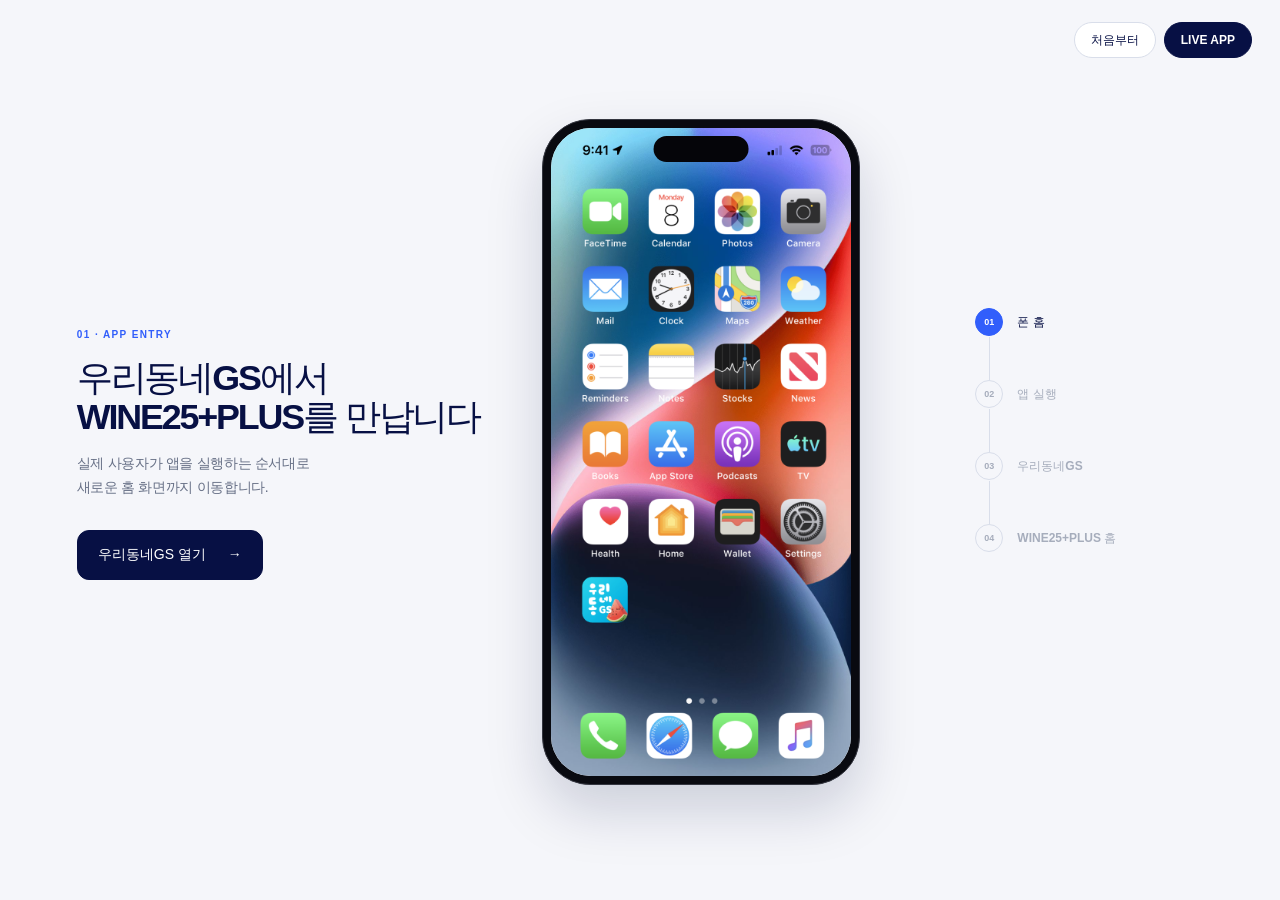
==== index.html @ f94bb884 "Add personalized home and drink friend flows" ====
<!doctype html>
<html lang="ko">
  <head>
    <meta charset="UTF-8" />
    <meta name="viewport" content="width=device-width, initial-scale=1, viewport-fit=cover" />
    <meta name="theme-color" content="#f7f8fc" />
    <title>WINE25+ PLUS 모바일 앱 미리보기</title>
    <link rel="stylesheet" href="./presentation.css?v=20260827a" />
  </head>
  <body style="margin: 0; overflow: hidden">
    <!--
      IMWEB 적용 메모
      1) data-app-src: 실제 앱 HTML 주소. 현재는 같은 폴더의 app.html을 사용합니다.
      2) data-mobile-url: QR이 연결할 공개 모바일 주소입니다.
         별도 모바일 주소를 쓰려면 https://... 형태로 입력하세요.
    -->
    <section
      id="w25-imweb-demo"
      data-app-src="./app.html"
      data-mobile-url="https://designskillslabdata.github.io/wine25plus/"
      aria-label="WINE25+ PLUS 앱 데모"
    >
      <div id="w25-presentation" class="w25-presentation" aria-label="WINE25+ PLUS 아이디어 플로우 발표">
        <header class="w25-presentation-header">
          <div class="w25-presentation-actions">
            <button type="button" data-presentation-restart>처음부터</button>
            <button type="button" class="is-primary" data-presentation-live>LIVE APP</button>
          </div>
        </header>

        <section class="w25-presentation-panel w25-presentation-intro is-active" data-presentation-panel="intro">
          <div class="w25-intro-copy">
            <span class="w25-kicker" data-intro-kicker>01 · APP ENTRY</span>
            <h1 data-intro-title><span class="w25-intro-title-line">우리동네GS에서</span><span class="w25-intro-title-line">WINE25+PLUS를 만납니다</span></h1>
            <p data-intro-description>실제 사용자가 앱을 실행하는 순서대로<br />새로운 홈 화면까지 이동합니다.</p>
            <button class="w25-intro-next" type="button" data-intro-next>우리동네GS 열기 <span>→</span></button>
          </div>

          <div class="w25-present-phone-wrap">
            <div class="w25-present-phone">
              <div class="w25-present-screen">
                <img class="w25-intro-image" data-intro-image src="./assets/flow/phone-entry.png" alt="아이폰 홈 화면의 우리동네GS 앱" />
                <iframe class="w25-intro-app" data-intro-app title="WINE25+PLUS 홈 미리보기" tabindex="-1"></iframe>
                <button class="w25-intro-hotspot" type="button" data-intro-hotspot aria-label="우리동네GS 앱 열기"></button>
              </div>
            </div>
          </div>

          <ol class="w25-intro-timeline" aria-label="앱 진입 순서">
            <li class="is-active" data-intro-dot="0"><span>01</span>폰 홈</li>
            <li data-intro-dot="1"><span>02</span>앱 실행</li>
            <li data-intro-dot="2"><span>03</span>우리동네GS</li>
            <li data-intro-dot="3"><span>04</span>WINE25+PLUS 홈</li>
          </ol>
        </section>

        <section class="w25-presentation-panel w25-flow-panel" data-presentation-panel="flow" aria-label="아이디어 연결 플로우">
          <div class="w25-flow-heading">
            <span class="w25-kicker">02 · INTEGRATION MAP</span>
            <h1>7개의 아이디어를<br />WINE25+PLUS 홈에 연결했습니다</h1>
            <p>왼쪽 앱을 조작하거나 오른쪽 화면에 마우스를 올려<br />각 아이디어의 진입 경로를 확인해 보세요.</p>
            <div class="w25-flow-groups" aria-label="아이디어 그룹">
              <button type="button" data-flow-group="utility"><i></i>상단 기능 <b>2</b></button>
              <button type="button" data-flow-group="discovery"><i></i>탐색·개인화 <b>2</b></button>
              <button type="button" data-flow-group="campaign"><i></i>배너·이벤트 <b>3</b></button>
            </div>
          </div>

          <div class="w25-flow-stage" data-flow-stage>
            <svg class="w25-flow-connector" data-flow-connector aria-hidden="true" preserveAspectRatio="none">
              <defs>
                <marker id="w25-flow-arrow" viewBox="0 0 10 10" refX="8" refY="5" markerWidth="7" markerHeight="7" orient="auto-start-reverse">
                  <path d="M 0 0 L 10 5 L 0 10 z"></path>
                </marker>
              </defs>
              <path data-flow-path marker-end="url(#w25-flow-arrow)"></path>
            </svg>

            <div class="w25-flow-phone-column">
              <div class="w25-flow-phone" data-flow-phone>
                <iframe class="w25-flow-app" data-flow-app title="아이디어 진입점을 확인하는 WINE25+PLUS 홈"></iframe>
                <div class="w25-flow-result" data-flow-result hidden>
                  <img data-flow-result-image alt="" />
                  <button type="button" data-flow-result-close>전체 플로우로 돌아가기</button>
                </div>
              </div>
            </div>

            <div class="w25-idea-board" data-idea-board>
              <div class="w25-idea-grid">
                <button class="w25-idea-card" type="button" data-idea="cellar" data-group="utility">
                  <span class="w25-idea-number">01</span><img src="./assets/flow/cellar.png" alt="나만의 술장 화면" /><strong>나만의 술장</strong><small>프로필 아이콘</small>
                </button>
                <button class="w25-idea-card" type="button" data-idea="shared-cart" data-group="utility">
                  <span class="w25-idea-number">02</span><img src="./assets/flow/shared-cart.png" alt="공동 장바구니 취향 선택 화면" /><strong>공동 장바구니</strong><small>공동 장바구니 아이콘</small>
                </button>
                <button class="w25-idea-card" type="button" data-idea="explore" data-group="discovery">
                  <span class="w25-idea-number">03</span><img src="./assets/flow/explore.png" alt="주류 탐색 상품 목록 화면" /><strong>주류 탐색</strong><small>주류 카테고리</small>
                </button>
                <button class="w25-idea-card" type="button" data-idea="drink-id" data-group="discovery">
                  <span class="w25-idea-number">04</span><img src="./assets/flow/drink-id.png" alt="MY DRINK ID 화면" /><strong>MY DRINK ID</strong><small>DRINK ID 배너</small>
                </button>
                <button class="w25-idea-card" type="button" data-idea="first-drink" data-group="campaign">
                  <span class="w25-idea-number">05</span><img src="./assets/flow/first-drink.png" alt="인생 첫 술 커스텀 주문 화면" /><strong>인생 첫 술</strong><small>캐러셀 배너 2</small>
                </button>
                <button class="w25-idea-card" type="button" data-idea="liquor-card" data-group="campaign">
                  <span class="w25-idea-number">06</span><img src="./assets/flow/liquor-card.png" alt="오늘의 술을 선택하는 주류 카드 화면" /><strong>주류 카드</strong><small>캐러셀 배너 3</small>
                </button>
                <button class="w25-idea-card" type="button" data-idea="pairing" data-group="campaign">
                  <span class="w25-idea-number">07</span><img src="./assets/flow/pairing.png" alt="술과 음식 조합 찾기 이벤트 화면" /><strong>조합 찾기</strong><small>캐러셀 배너 4</small>
                </button>
              </div>
            </div>
          </div>

        </section>
      </div>

      <div class="w25-demo-stage">
        <div class="w25-demo-intro" aria-hidden="true">
          <span class="w25-demo-eyebrow">WINE25+ PLUS</span>
          <p>모바일 앱<br />인터랙션 데모</p>
        </div>

        <div class="w25-demo-device-wrap">
          <span class="w25-demo-device-label">LIVE APP PREVIEW</span>
          <div class="w25-demo-device">
            <button class="w25-alt-main-trigger w25-alt-main-trigger--top" type="button" data-alt-main-trigger tabindex="-1" aria-hidden="true"></button>
            <button class="w25-alt-main-trigger w25-alt-main-trigger--bottom" type="button" data-alt-main-trigger tabindex="-1" aria-hidden="true"></button>
            <i class="w25-demo-button w25-demo-button--silent" aria-hidden="true"></i>
            <i class="w25-demo-button w25-demo-button--volume-up" aria-hidden="true"></i>
            <i class="w25-demo-button w25-demo-button--volume-down" aria-hidden="true"></i>
            <i class="w25-demo-button w25-demo-button--power" aria-hidden="true"></i>
            <div class="w25-demo-screen">
              <iframe
                class="w25-demo-app-frame"
                title="WINE25+ PLUS 모바일 앱"
                loading="eager"
                referrerpolicy="no-referrer"
              ></iframe>
            </div>
          </div>
          <p class="w25-demo-scroll-hint">
            <span aria-hidden="true">↕</span>
            화면 안에서 스크롤해 보세요
          </p>
        </div>

        <aside class="w25-demo-qr-card" aria-label="모바일 접속 QR 코드">
          <span class="w25-demo-qr-kicker">TRY ON YOUR PHONE</span>
          <h2>휴대폰으로<br />직접 확인해 보세요</h2>
          <p>카메라로 QR을 스캔하면<br />같은 화면이 모바일에 맞게 열립니다.</p>
          <a class="w25-demo-qr-link" target="_blank" rel="noopener noreferrer" aria-label="모바일 데모 열기">
            <span class="w25-demo-qr-fallback" aria-hidden="true">QR<br />CODE</span>
            <img class="w25-demo-qr-image" alt="모바일 데모 접속 QR 코드" />
          </a>
          <small class="w25-demo-url-label">게시 후 주소가 자동 연결됩니다.</small>
        </aside>
      </div>
    </section>

    <style>
      #w25-imweb-demo {
        --w25-navy: #010a43;
        --w25-blue: #0086fc;
        --w25-paper: #f7f8fc;
        --w25-line: #dfe3ee;
        position: relative;
        width: 100vw;
        height: 100vh;
        height: 100dvh;
        min-height: 0;
        margin-left: calc(50% - 50vw);
        overflow: hidden;
        color: var(--w25-navy);
        background:
          radial-gradient(circle at 50% 46%, rgba(0, 134, 252, 0.07), transparent 31rem),
          var(--w25-paper);
        font-family: Pretendard, -apple-system, BlinkMacSystemFont, "Apple SD Gothic Neo", "Noto Sans KR", sans-serif;
        font-synthesis: none;
        isolation: isolate;
      }

      #w25-imweb-demo,
      #w25-imweb-demo * {
        box-sizing: border-box;
      }

      #w25-imweb-demo .w25-demo-stage {
        display: grid;
        width: 100%;
        height: 100%;
        min-height: 0;
        padding: 34px 42px;
        grid-template-columns: minmax(0, 1fr) 418px minmax(0, 1fr);
        align-items: center;
        overflow: hidden;
      }

      #w25-imweb-demo .w25-demo-intro {
        width: min(250px, 80%);
        justify-self: center;
      }

      #w25-imweb-demo .w25-demo-eyebrow,
      #w25-imweb-demo .w25-demo-qr-kicker,
      #w25-imweb-demo .w25-demo-device-label {
        color: var(--w25-blue);
        font-size: 11px;
        font-weight: 800;
        letter-spacing: 0.16em;
      }

      #w25-imweb-demo .w25-demo-intro p {
        margin: 14px 0 0;
        color: var(--w25-navy);
        font-size: clamp(28px, 2.4vw, 42px);
        font-weight: 700;
        line-height: 1.18;
        letter-spacing: -0.045em;
      }

      #w25-imweb-demo .w25-demo-device-wrap {
        position: relative;
        width: 418px;
        justify-self: center;
      }

      #w25-imweb-demo .w25-demo-device-label {
        position: absolute;
        top: -25px;
        left: 50%;
        color: #778098;
        transform: translateX(-50%);
        visibility: hidden;
        white-space: nowrap;
      }

      #w25-imweb-demo .w25-demo-device {
        position: relative;
        width: 418px;
        height: 872px;
        padding: 12px;
        border: 1px solid #262832;
        border-radius: 59px;
        background: linear-gradient(145deg, #454751 0%, #07080d 18%, #000 82%, #32343d 100%);
        box-shadow:
          0 44px 90px rgba(1, 10, 67, 0.19),
          0 12px 30px rgba(1, 10, 67, 0.13),
          inset 0 0 0 1px rgba(255, 255, 255, 0.13);
      }

      #w25-imweb-demo .w25-alt-main-trigger {
        position: absolute;
        z-index: 8;
        left: 48px;
        width: calc(100% - 96px);
        height: 12px;
        padding: 0;
        border: 0;
        background: transparent;
        cursor: default;
      }

      #w25-imweb-demo .w25-alt-main-trigger--top { top: 0; }
      #w25-imweb-demo .w25-alt-main-trigger--bottom { bottom: 0; }

      #w25-imweb-demo .w25-demo-screen {
        width: 100%;
        height: 100%;
        overflow: hidden;
        border-radius: 48px;
        background: #f4f5fb;
      }

      #w25-imweb-demo .w25-demo-app-frame {
        display: block;
        width: 100%;
        height: 100%;
        border: 0;
        background: #f4f5fb;
      }

      #w25-imweb-demo .w25-demo-button {
        position: absolute;
        z-index: -1;
        width: 4px;
        border-radius: 3px 0 0 3px;
        background: #15161c;
      }

      #w25-imweb-demo .w25-demo-button--silent {
        top: 126px;
        left: -4px;
        height: 31px;
      }

      #w25-imweb-demo .w25-demo-button--volume-up {
        top: 180px;
        left: -4px;
        height: 62px;
      }

      #w25-imweb-demo .w25-demo-button--volume-down {
        top: 254px;
        left: -4px;
        height: 62px;
      }

      #w25-imweb-demo .w25-demo-button--power {
        top: 207px;
        right: -4px;
        width: 4px;
        height: 98px;
        border-radius: 0 3px 3px 0;
      }

      #w25-imweb-demo .w25-demo-scroll-hint {
        display: flex;
        margin: 15px 0 0;
        align-items: center;
        justify-content: center;
        gap: 7px;
        color: #778098;
        font-size: 12px;
        font-weight: 600;
        visibility: hidden;
      }

      #w25-imweb-demo .w25-demo-scroll-hint span {
        color: var(--w25-blue);
        font-size: 16px;
      }

      #w25-imweb-demo .w25-demo-qr-card {
        width: 244px;
        padding: 28px;
        justify-self: center;
        border: 1px solid rgba(1, 10, 67, 0.08);
        border-radius: 26px;
        background: rgba(255, 255, 255, 0.88);
        box-shadow: 0 24px 60px rgba(1, 10, 67, 0.1);
        backdrop-filter: blur(18px);
      }

      #w25-imweb-demo .w25-demo-qr-card h2 {
        margin: 10px 0 9px;
        font-size: 23px;
        font-weight: 750;
        line-height: 1.3;
        letter-spacing: -0.04em;
      }

      #w25-imweb-demo .w25-demo-qr-card p {
        margin: 0 0 20px;
        color: #666f84;
        font-size: 13px;
        line-height: 1.55;
        letter-spacing: -0.015em;
      }

      #w25-imweb-demo .w25-demo-qr-link {
        position: relative;
        display: grid;
        width: 188px;
        height: 188px;
        padding: 8px;
        place-items: center;
        overflow: hidden;
        border: 1px solid var(--w25-line);
        border-radius: 18px;
        background: #fff;
      }

      #w25-imweb-demo .w25-demo-qr-image {
        position: relative;
        z-index: 1;
        display: block;
        width: 172px;
        height: 172px;
        object-fit: contain;
        opacity: 0;
        transition: opacity 180ms ease;
      }

      #w25-imweb-demo .w25-demo-qr-image.w25-is-loaded {
        opacity: 1;
      }

      #w25-imweb-demo .w25-demo-qr-fallback {
        position: absolute;
        inset: 8px;
        display: grid;
        place-items: center;
        color: #9da5b7;
        background:
          repeating-conic-gradient(var(--w25-navy) 0 25%, transparent 0 50%) 50% / 18px 18px;
        font-size: 12px;
        font-weight: 800;
        line-height: 1.1;
        text-align: center;
      }

      #w25-imweb-demo .w25-demo-url-label {
        display: block;
        margin-top: 12px;
        overflow: hidden;
        color: #8b93a5;
        font-size: 10px;
        line-height: 1.4;
        text-align: center;
        text-overflow: ellipsis;
        white-space: nowrap;
      }

      @media (min-width: 768px) and (max-height: 960px) {
        #w25-imweb-demo .w25-demo-device-wrap {
          zoom: 0.92;
        }
      }

      @media (min-width: 768px) and (max-height: 880px) {
        #w25-imweb-demo .w25-demo-device-wrap {
          zoom: 0.84;
        }
      }

      @media (min-width: 768px) and (max-height: 790px) {
        #w25-imweb-demo .w25-demo-device-wrap {
          zoom: 0.75;
        }
      }

      @media (max-width: 1100px) and (min-width: 768px) {
        #w25-imweb-demo .w25-demo-stage {
          padding-right: 24px;
          padding-left: 24px;
        }

        #w25-imweb-demo .w25-demo-intro {
          display: none;
        }

        #w25-imweb-demo .w25-demo-stage {
          grid-template-columns: minmax(20px, 1fr) 418px minmax(260px, 1fr);
        }
      }

      @media (max-width: 767px) {
        #w25-imweb-demo {
          width: 100vw;
          height: 100vh;
          height: 100dvh;
          min-height: 0;
          background: #f4f5fb;
        }

        #w25-imweb-demo .w25-demo-stage {
          display: block;
          width: 100%;
          height: 100%;
          min-height: 0;
          padding: 0;
        }

        #w25-imweb-demo .w25-demo-intro,
        #w25-imweb-demo .w25-demo-device-label,
        #w25-imweb-demo .w25-demo-button,
        #w25-imweb-demo .w25-demo-scroll-hint,
        #w25-imweb-demo .w25-demo-qr-card {
          display: none;
        }

        #w25-imweb-demo .w25-demo-device-wrap,
        #w25-imweb-demo .w25-demo-device,
        #w25-imweb-demo .w25-demo-screen {
          width: 100%;
          height: 100%;
        }

        #w25-imweb-demo .w25-demo-device {
          padding: 0;
          border: 0;
          border-radius: 0;
          background: #f4f5fb;
          box-shadow: none;
        }

        #w25-imweb-demo .w25-demo-screen {
          border-radius: 0;
        }
      }
    </style>

    <script>
      (() => {
        const w25Root = document.getElementById('w25-imweb-demo');
        if (!w25Root || w25Root.dataset.initialized === 'true') return;
        w25Root.dataset.initialized = 'true';

        const w25Frame = w25Root.querySelector('.w25-demo-app-frame');
        const w25QrImage = w25Root.querySelector('.w25-demo-qr-image');
        const w25QrLink = w25Root.querySelector('.w25-demo-qr-link');
        const w25UrlLabel = w25Root.querySelector('.w25-demo-url-label');
        const w25AppSource = w25Root.dataset.appSrc || './app.html';
        const w25ViewportQuery = window.matchMedia('(max-width: 767px)');
        const w25ConfiguredMobileUrl = (w25Root.dataset.mobileUrl || '').trim();
        const w25CurrentUrl = window.location.href.split('#')[0];
        const w25IsLocal = /^(file:|https?:\/\/(localhost|127\.0\.0\.1))/i.test(w25CurrentUrl);
        const w25MobileUrl = w25ConfiguredMobileUrl || (w25IsLocal ? 'https://designskillslabdata.github.io/wine25plus/' : w25CurrentUrl);

        const w25AppUrl = new URL(w25AppSource, window.location.href);
        // The Pages CDN can keep an older app document even after gh-pages updates.
        // A per-load key guarantees that the presentation iframe requests the current app.
        w25AppUrl.searchParams.set('build', Date.now().toString(36));
        w25AppUrl.searchParams.set('display', w25ViewportQuery.matches ? 'mobile' : 'pc');

        const w25SyncDisplayMode = () => {
          w25Frame.contentWindow?.postMessage({
            type: 'w25-display-mode',
            mobile: w25ViewportQuery.matches,
          }, '*');
        };

        w25Frame.addEventListener('load', w25SyncDisplayMode);
        w25ViewportQuery.addEventListener?.('change', w25SyncDisplayMode);
        w25Frame.src = w25AppUrl.href;
        w25Root.querySelectorAll('[data-alt-main-trigger]').forEach((trigger) => {
          trigger.addEventListener('click', () => {
            w25Frame.contentWindow?.postMessage({ type: 'w25-toggle-taste-plus' }, '*');
          });
        });
        w25QrLink.href = w25MobileUrl;
        w25QrImage.addEventListener('load', () => w25QrImage.classList.add('w25-is-loaded'), { once: true });
        w25QrImage.src = `https://quickchart.io/qr?text=${encodeURIComponent(w25MobileUrl)}&size=344&margin=1&dark=010A43&light=FFFFFF&ecLevel=M`;
        w25UrlLabel.textContent = w25IsLocal && !w25ConfiguredMobileUrl
          ? '샘플 QR · 게시 후 현재 주소로 자동 변경'
          : w25MobileUrl.replace(/^https?:\/\//, '');
      })();
    </script>
    <script src="./presentation.js?v=20260827a"></script>
  </body>
</html>
---- presentation.css ----
.w25-presentation {
  --presentation-navy: #071044;
  --presentation-blue: #315efb;
  --presentation-cyan: #02c8dc;
  --presentation-paper: #f5f6fa;
  --presentation-line: #d9deea;
  position: absolute;
  z-index: 100;
  inset: 0;
  overflow: hidden;
  color: var(--presentation-navy);
  background: var(--presentation-paper);
  font-family: Pretendard, -apple-system, BlinkMacSystemFont, "Apple SD Gothic Neo", "Noto Sans KR", sans-serif;
  opacity: 1;
  visibility: visible;
  transition: opacity 300ms ease, visibility 300ms ease;
}

.w25-presentation,
.w25-presentation * {
  box-sizing: border-box;
}

.w25-presentation button {
  color: inherit;
  font: inherit;
}

.w25-presentation.is-dismissed {
  display: none;
}

.w25-presentation-header {
  position: absolute;
  z-index: 20;
  top: 22px;
  right: 28px;
}

.w25-kicker {
  color: var(--presentation-blue);
  font-size: 10px;
  font-weight: 800;
  letter-spacing: 0.14em;
}

.w25-presentation-actions {
  display: flex;
  gap: 8px;
}

.w25-presentation-actions button,
.w25-intro-next {
  height: 36px;
  padding: 0 16px;
  border: 1px solid var(--presentation-line);
  border-radius: 999px;
  background: #fff;
  font-size: 12px;
  font-weight: 700;
  cursor: pointer;
}

#w25-imweb-demo .w25-presentation button.is-primary,
#w25-imweb-demo .w25-presentation .w25-intro-next {
  border-color: var(--presentation-navy);
  color: #fff;
  background: var(--presentation-navy);
}

.w25-presentation-panel {
  position: absolute;
  inset: 0;
  opacity: 0;
  visibility: hidden;
  pointer-events: none;
  transform: translateY(12px);
  transition: opacity 360ms ease, transform 360ms ease, visibility 360ms ease;
}

.w25-presentation-panel.is-active {
  opacity: 1;
  visibility: visible;
  pointer-events: auto;
  transform: translateY(0);
}

.w25-presentation-intro {
  display: grid;
  padding: 34px clamp(36px, 6vw, 110px) 30px;
  grid-template-columns: minmax(260px, 1fr) minmax(300px, 420px) minmax(170px, 0.65fr);
  align-items: center;
  gap: clamp(34px, 5vw, 92px);
}

.w25-intro-copy {
  max-width: 450px;
}

.w25-intro-copy h1,
.w25-flow-heading h1 {
  margin: 17px 0 16px;
  font-size: clamp(32px, 2.8vw, 52px);
  line-height: 1.08;
  letter-spacing: -0.06em;
}

.w25-intro-title-line {
  display: block;
  white-space: nowrap;
}

.w25-intro-copy p,
.w25-flow-heading p {
  margin: 0;
  color: #677086;
  font-size: 14px;
  line-height: 1.7;
  letter-spacing: -0.025em;
}

#w25-imweb-demo .w25-intro-next {
  min-width: 176px;
  height: 50px;
  margin-top: 30px;
  padding: 0 20px;
  border-radius: 12px;
  font-size: 14px;
}

.w25-intro-next span {
  margin-left: 18px;
}

.w25-present-phone-wrap,
.w25-flow-phone-column {
  display: flex;
  min-height: 0;
  flex-direction: column;
  align-items: center;
}

.w25-present-phone,
.w25-flow-phone {
  position: relative;
  height: min(74vh, 755px);
  aspect-ratio: 390 / 816;
  padding: 8px;
  border: 1px solid #343640;
  border-radius: 48px;
  background: #090a10;
  box-shadow: 0 26px 55px rgba(7, 16, 68, 0.17);
}

.w25-present-phone::before,
.w25-flow-phone::before {
  position: absolute;
  z-index: 4;
  top: 16px;
  left: 50%;
  width: 30%;
  height: 3.9%;
  border-radius: 999px;
  background: #050509;
  content: "";
  transform: translateX(-50%);
  pointer-events: none;
}

.w25-present-screen,
.w25-flow-phone > iframe,
.w25-flow-result {
  width: 100%;
  height: 100%;
  overflow: hidden;
  border-radius: 40px;
  background: #fff;
}

.w25-present-screen {
  position: relative;
}

.w25-intro-image,
.w25-intro-app,
.w25-flow-result img {
  display: block;
  width: 100%;
  height: 100%;
  border: 0;
  object-fit: cover;
}

.w25-intro-app {
  position: absolute;
  display: none;
  transform-origin: top left;
}

.w25-present-screen.is-app .w25-intro-image {
  display: none;
}

.w25-present-screen.is-app .w25-intro-app {
  display: block;
}

.w25-intro-hotspot {
  position: absolute;
  z-index: 6;
  top: 68.9%;
  left: 9.4%;
  width: 17%;
  height: 7.9%;
  border: 2px solid transparent;
  border-radius: 16px;
  background: transparent;
  cursor: pointer;
  animation: w25-hotspot 1800ms ease-in-out infinite;
}

.w25-present-screen.is-splash .w25-intro-hotspot {
  display: none;
}

.w25-present-screen.is-our-gs .w25-intro-hotspot {
  top: 60.2%;
  left: 51.5%;
  width: 45%;
  height: 24%;
  border-radius: 20px;
}

.w25-present-screen.is-app .w25-intro-hotspot {
  inset: 0;
  width: 100%;
  height: 100%;
  animation: none;
}

@keyframes w25-hotspot {
  0%, 100% { box-shadow: 0 0 0 0 rgba(49, 94, 251, 0); }
  45% { box-shadow: 0 0 0 7px rgba(49, 94, 251, 0.32); }
}

.w25-intro-timeline {
  display: flex;
  margin: 0;
  padding: 0;
  flex-direction: column;
  list-style: none;
}

.w25-intro-timeline li {
  position: relative;
  min-height: 72px;
  padding: 6px 0 0 42px;
  color: #a6adbc;
  font-size: 12px;
  font-weight: 700;
}

.w25-intro-timeline li:not(:last-child)::after {
  position: absolute;
  top: 29px;
  bottom: -5px;
  left: 14px;
  width: 1px;
  background: var(--presentation-line);
  content: "";
}

.w25-intro-timeline span {
  position: absolute;
  top: 0;
  left: 0;
  display: grid;
  width: 28px;
  height: 28px;
  place-items: center;
  border: 1px solid var(--presentation-line);
  border-radius: 50%;
  background: var(--presentation-paper);
  font-size: 9px;
}

.w25-intro-timeline li.is-active {
  color: var(--presentation-navy);
}

.w25-intro-timeline li.is-active span {
  border-color: var(--presentation-blue);
  color: #fff;
  background: var(--presentation-blue);
}

.w25-flow-panel {
  --w25-flow-phone-track: minmax(250px, 0.33fr);
  --w25-flow-board-track: minmax(680px, 1fr);
  --w25-flow-column-gap: clamp(50px, 5vw, 92px);
  display: grid;
  position: absolute;
  padding: 86px 42px 12px;
  grid-template-columns: var(--w25-flow-phone-track) var(--w25-flow-board-track);
  grid-template-rows: minmax(0, 1fr);
  column-gap: var(--w25-flow-column-gap);
  row-gap: 10px;
}

.w25-flow-heading {
  position: absolute;
  z-index: 8;
  top: clamp(118px, 17vh, 184px);
  right: 42px;
  left: 42px;
  display: grid;
  min-height: 32px;
  grid-template-columns: var(--w25-flow-phone-track) var(--w25-flow-board-track);
  align-items: center;
  column-gap: var(--w25-flow-column-gap);
}

.w25-flow-heading .w25-kicker {
  display: none;
}

.w25-flow-heading h1 {
  display: none;
}

.w25-flow-heading p {
  display: none;
}

.w25-flow-groups {
  display: flex;
  padding-bottom: 3px;
  justify-self: center;
  grid-column: 2;
  grid-row: 1;
  gap: 6px;
}

.w25-flow-groups button {
  display: flex;
  height: 32px;
  padding: 0 10px;
  align-items: center;
  gap: 6px;
  border: 1px solid var(--presentation-line);
  border-radius: 999px;
  background: #fff;
  font-size: 10px;
  font-weight: 700;
  cursor: pointer;
}

.w25-flow-groups button.is-active {
  border-color: var(--presentation-blue);
  color: var(--presentation-blue);
}

.w25-flow-groups i {
  width: 6px;
  height: 6px;
  border-radius: 50%;
  background: var(--presentation-blue);
}

.w25-flow-groups button:nth-child(2) i { background: #02b86b; }
.w25-flow-groups button:nth-child(3) i { background: #ff704d; }
.w25-flow-groups b { color: #9ba3b4; font-size: 9px; }

.w25-flow-stage {
  position: relative;
  display: grid;
  min-height: 0;
  grid-template-columns: var(--w25-flow-phone-track) var(--w25-flow-board-track);
  column-gap: var(--w25-flow-column-gap);
  align-items: stretch;
  grid-column: 1 / -1;
  grid-row: 1;
}

.w25-flow-phone {
  height: 100%;
  max-height: 720px;
}

.w25-flow-phone-column {
  align-self: stretch;
  justify-content: center;
}

.w25-flow-app {
  position: absolute;
  display: block;
  border: 0;
  transform-origin: top left;
}

.w25-idea-board {
  position: relative;
  z-index: 4;
  min-width: 0;
  align-self: center;
}

.w25-idea-grid {
  display: grid;
  grid-template-columns: repeat(8, minmax(0, 1fr));
  align-items: start;
  gap: 14px 16px;
}

.w25-idea-card {
  position: relative;
  display: grid;
  min-width: 0;
  padding: 7px 7px 9px;
  overflow: hidden;
  border: 1px solid #d7dce8;
  border-radius: 18px;
  background: #fff;
  text-align: left;
  cursor: pointer;
  grid-column: span 2;
  transition: opacity 200ms ease, transform 220ms ease, border-color 220ms ease, box-shadow 220ms ease;
}

.w25-idea-card:nth-child(5) { grid-column: 2 / span 2; }
.w25-idea-card:nth-child(6) { grid-column: 4 / span 2; }
.w25-idea-card:nth-child(7) { grid-column: 6 / span 2; }

.w25-idea-card img {
  display: block;
  width: 100%;
  height: clamp(160px, 23vh, 245px);
  border-radius: 12px;
  background: #f7f8fb;
  object-fit: contain;
  object-position: top center;
}

.w25-idea-card strong {
  margin: 8px 4px 1px;
  overflow: hidden;
  font-size: 12px;
  letter-spacing: -0.035em;
  text-overflow: ellipsis;
  white-space: nowrap;
}

.w25-idea-card small {
  margin: 0 4px;
  overflow: hidden;
  color: #8c94a6;
  font-size: 9px;
  text-overflow: ellipsis;
  white-space: nowrap;
}

.w25-idea-number {
  position: absolute;
  z-index: 2;
  top: 13px;
  left: 13px;
  display: grid;
  width: 27px;
  height: 20px;
  place-items: center;
  border-radius: 999px;
  color: #fff;
  background: rgba(7, 16, 68, 0.88);
  font-size: 8px;
  font-weight: 800;
}

.w25-idea-card:hover,
.w25-idea-card:focus-visible,
.w25-idea-card.is-selected {
  z-index: 5;
  border-color: var(--presentation-blue);
  box-shadow: 0 14px 28px rgba(49, 94, 251, 0.16);
  outline: 0;
  transform: translateY(-5px);
}

.w25-idea-grid.has-selection .w25-idea-card:not(.is-selected),
.w25-idea-grid.has-group .w25-idea-card.is-group-muted {
  opacity: 0.22;
}

.w25-flow-connector {
  position: absolute;
  z-index: 2;
  inset: 0;
  width: 100%;
  height: 100%;
  overflow: visible;
  opacity: 0;
  pointer-events: none;
  transition: opacity 160ms ease;
}

.w25-flow-connector.is-visible { opacity: 1; }
.w25-flow-connector path[data-flow-path] {
  fill: none;
  stroke: var(--presentation-blue);
  stroke-width: 2.4;
  stroke-dasharray: 8 6;
  vector-effect: non-scaling-stroke;
}
.w25-flow-connector marker path { fill: var(--presentation-blue); }

.w25-flow-result {
  position: absolute;
  z-index: 8;
  inset: 8px;
}

.w25-flow-result[hidden] { display: none; }

.w25-flow-result button {
  position: absolute;
  z-index: 2;
  right: 14px;
  bottom: 14px;
  height: 34px;
  padding: 0 13px;
  border: 0;
  border-radius: 999px;
  color: #fff;
  background: rgba(7, 16, 68, 0.92);
  font-size: 10px;
  font-weight: 700;
  cursor: pointer;
}

@media (min-width: 768px) and (max-height: 820px) {
  .w25-presentation-intro { padding-top: 20px; padding-bottom: 20px; }
  .w25-flow-panel { padding-top: 72px; padding-bottom: 9px; row-gap: 8px; }
  .w25-flow-phone { height: 100%; max-height: 650px; }
  .w25-idea-card img { height: clamp(135px, 21vh, 205px); }
}

@media (min-width: 768px) and (max-width: 1180px) {
  .w25-presentation-header { top: 16px; right: 18px; }
  .w25-presentation-intro { padding-right: 34px; padding-left: 34px; grid-template-columns: minmax(220px, 0.8fr) minmax(300px, 380px) 150px; gap: 28px; }
  .w25-flow-panel {
    --w25-flow-phone-track: minmax(220px, 0.31fr);
    --w25-flow-board-track: minmax(600px, 1fr);
    --w25-flow-column-gap: 34px;
    padding-right: 24px;
    padding-left: 24px;
  }
  .w25-flow-heading { right: 24px; left: 24px; }
  .w25-idea-grid { gap: 10px; }
}

@media (max-width: 767px) {
  .w25-presentation {
    display: none !important;
  }
}

@media (prefers-reduced-motion: reduce) {
  .w25-presentation *,
  .w25-presentation *::before,
  .w25-presentation *::after {
    animation-duration: 0.01ms !important;
    transition-duration: 0.01ms !important;
  }
}
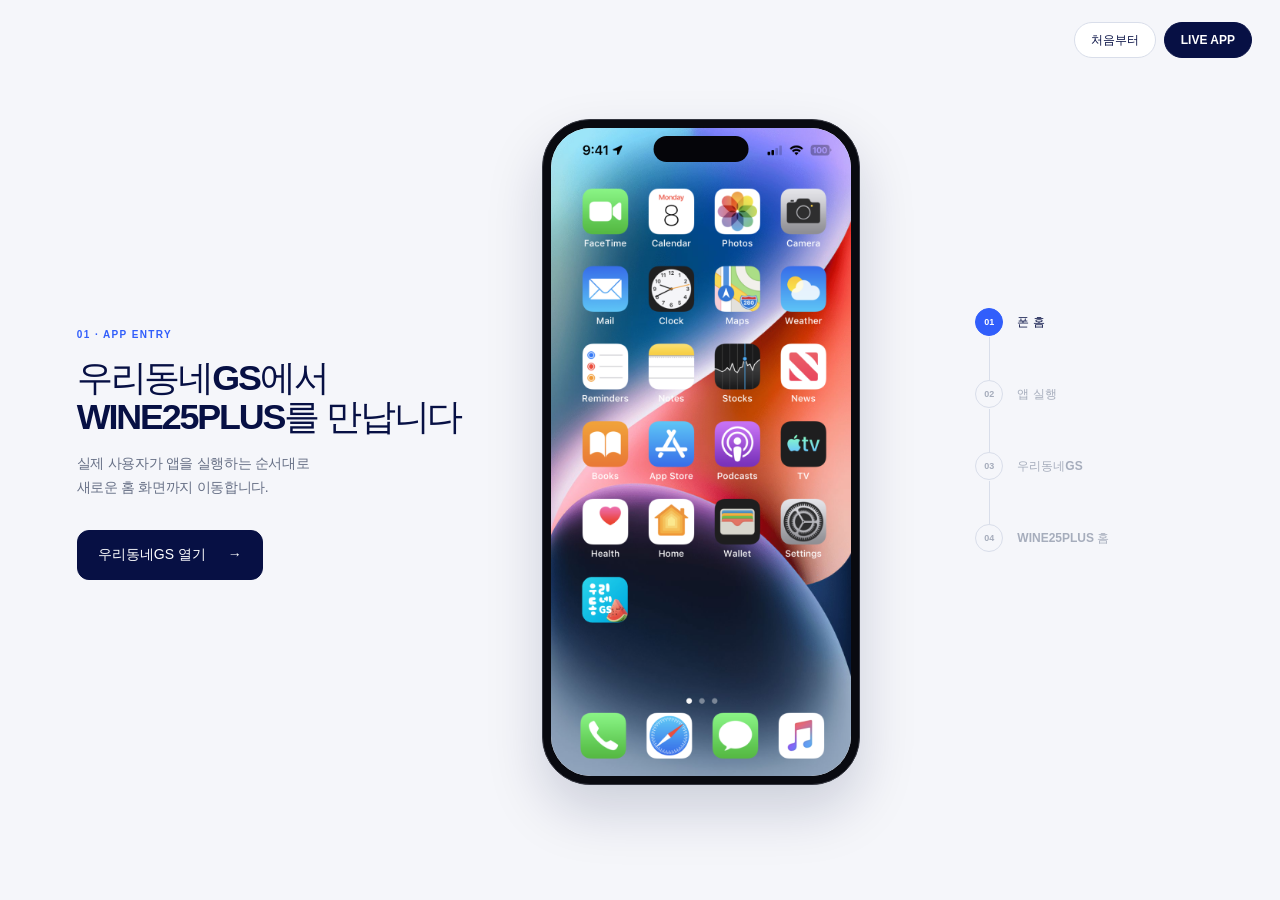
==== commit 30d6a171: "Normalize WINE25PLUS branding" ====
--- a/index.html
+++ b/index.html
@@ -4,8 +4,8 @@
     <meta charset="UTF-8" />
     <meta name="viewport" content="width=device-width, initial-scale=1, viewport-fit=cover" />
     <meta name="theme-color" content="#f7f8fc" />
-    <title>WINE25+ PLUS 모바일 앱 미리보기</title>
-    <link rel="stylesheet" href="./presentation.css?v=20260827a" />
+    <title>WINE25PLUS 모바일 앱 미리보기</title>
+    <link rel="stylesheet" href="./presentation.css?v=20260915b" />
   </head>
   <body style="margin: 0; overflow: hidden">
     <!--
@@ -18,9 +18,9 @@
       id="w25-imweb-demo"
       data-app-src="./app.html"
       data-mobile-url="https://designskillslabdata.github.io/wine25plus/"
-      aria-label="WINE25+ PLUS 앱 데모"
+      aria-label="WINE25PLUS 앱 데모"
     >
-      <div id="w25-presentation" class="w25-presentation" aria-label="WINE25+ PLUS 아이디어 플로우 발표">
+      <div id="w25-presentation" class="w25-presentation" aria-label="WINE25PLUS 아이디어 플로우 발표">
         <header class="w25-presentation-header">
           <div class="w25-presentation-actions">
             <button type="button" data-presentation-restart>처음부터</button>
@@ -31,7 +31,7 @@
         <section class="w25-presentation-panel w25-presentation-intro is-active" data-presentation-panel="intro">
           <div class="w25-intro-copy">
             <span class="w25-kicker" data-intro-kicker>01 · APP ENTRY</span>
-            <h1 data-intro-title><span class="w25-intro-title-line">우리동네GS에서</span><span class="w25-intro-title-line">WINE25+PLUS를 만납니다</span></h1>
+            <h1 data-intro-title><span class="w25-intro-title-line">우리동네GS에서</span><span class="w25-intro-title-line">WINE25PLUS를 만납니다</span></h1>
             <p data-intro-description>실제 사용자가 앱을 실행하는 순서대로<br />새로운 홈 화면까지 이동합니다.</p>
             <button class="w25-intro-next" type="button" data-intro-next>우리동네GS 열기 <span>→</span></button>
           </div>
@@ -40,7 +40,7 @@
             <div class="w25-present-phone">
               <div class="w25-present-screen">
                 <img class="w25-intro-image" data-intro-image src="./assets/flow/phone-entry.png" alt="아이폰 홈 화면의 우리동네GS 앱" />
-                <iframe class="w25-intro-app" data-intro-app title="WINE25+PLUS 홈 미리보기" tabindex="-1"></iframe>
+                <iframe class="w25-intro-app" data-intro-app title="WINE25PLUS 홈 미리보기" tabindex="-1"></iframe>
                 <button class="w25-intro-hotspot" type="button" data-intro-hotspot aria-label="우리동네GS 앱 열기"></button>
               </div>
             </div>
@@ -50,19 +50,36 @@
             <li class="is-active" data-intro-dot="0"><span>01</span>폰 홈</li>
             <li data-intro-dot="1"><span>02</span>앱 실행</li>
             <li data-intro-dot="2"><span>03</span>우리동네GS</li>
-            <li data-intro-dot="3"><span>04</span>WINE25+PLUS 홈</li>
+            <li data-intro-dot="3"><span>04</span>WINE25PLUS 홈</li>
           </ol>
         </section>
 
+        <section class="w25-presentation-panel w25-personalize-panel" data-presentation-panel="personalize" aria-label="컬러 유형 테스트 소개">
+          <div class="w25-personalize-copy">
+            <span class="w25-kicker">02 · COLOR TYPE TEST</span>
+            <h1>나의 취향을 찾고<br />앱이 나에게 맞춰집니다</h1>
+            <p>기존 WINE25PLUS 화면에서 컬러 유형 테스트를 시작하고,<br />결과에 따라 콘텐츠와 추천 경험이 개인화됩니다.</p>
+            <button class="w25-intro-next" type="button" data-personalize-next>전체 기능 흐름 보기 <span>→</span></button>
+          </div>
+          <div class="w25-personalize-phone">
+            <iframe data-personalize-app title="컬러 유형 테스트와 취향 플러스 화면"></iframe>
+          </div>
+          <div class="w25-personalize-notes" aria-label="개인화 과정">
+            <span><b>01</b>기존 앱 진입</span><span><b>02</b>컬러 유형 테스트</span><span><b>03</b>취향 맞춤 홈</span>
+          </div>
+        </section>
+
         <section class="w25-presentation-panel w25-flow-panel" data-presentation-panel="flow" aria-label="아이디어 연결 플로우">
           <div class="w25-flow-heading">
-            <span class="w25-kicker">02 · INTEGRATION MAP</span>
-            <h1>7개의 아이디어를<br />WINE25+PLUS 홈에 연결했습니다</h1>
+            <span class="w25-kicker">03 · EXPERIENCE MAP</span>
+            <h1>5개 카테고리의 10개 경험을<br />WINE25PLUS 홈에 연결했습니다</h1>
             <p>왼쪽 앱을 조작하거나 오른쪽 화면에 마우스를 올려<br />각 아이디어의 진입 경로를 확인해 보세요.</p>
             <div class="w25-flow-groups" aria-label="아이디어 그룹">
-              <button type="button" data-flow-group="utility"><i></i>상단 기능 <b>2</b></button>
-              <button type="button" data-flow-group="discovery"><i></i>탐색·개인화 <b>2</b></button>
-              <button type="button" data-flow-group="campaign"><i></i>배너·이벤트 <b>3</b></button>
+              <button type="button" data-flow-group="explore"><i></i>주류 탐색 <b>4</b></button>
+              <button type="button" data-flow-group="purchase"><i></i>선택 및 구매 <b>2</b></button>
+              <button type="button" data-flow-group="together"><i></i>공동 구매 <b>2</b></button>
+              <button type="button" data-flow-group="gift"><i></i>주류 선물 <b>1</b></button>
+              <button type="button" data-flow-group="archive"><i></i>아카이빙 <b>2</b></button>
             </div>
           </div>
 
@@ -78,7 +95,7 @@
 
             <div class="w25-flow-phone-column">
               <div class="w25-flow-phone" data-flow-phone>
-                <iframe class="w25-flow-app" data-flow-app title="아이디어 진입점을 확인하는 WINE25+PLUS 홈"></iframe>
+                <iframe class="w25-flow-app" data-flow-app title="아이디어 진입점을 확인하는 WINE25PLUS 홈"></iframe>
                 <div class="w25-flow-result" data-flow-result hidden>
                   <img data-flow-result-image alt="" />
                   <button type="button" data-flow-result-close>전체 플로우로 돌아가기</button>
@@ -88,27 +105,27 @@
 
             <div class="w25-idea-board" data-idea-board>
               <div class="w25-idea-grid">
-                <button class="w25-idea-card" type="button" data-idea="cellar" data-group="utility">
-                  <span class="w25-idea-number">01</span><img src="./assets/flow/cellar.png" alt="나만의 술장 화면" /><strong>나만의 술장</strong><small>프로필 아이콘</small>
-                </button>
-                <button class="w25-idea-card" type="button" data-idea="shared-cart" data-group="utility">
-                  <span class="w25-idea-number">02</span><img src="./assets/flow/shared-cart.png" alt="공동 장바구니 취향 선택 화면" /><strong>공동 장바구니</strong><small>공동 장바구니 아이콘</small>
-                </button>
-                <button class="w25-idea-card" type="button" data-idea="explore" data-group="discovery">
-                  <span class="w25-idea-number">03</span><img src="./assets/flow/explore.png" alt="주류 탐색 상품 목록 화면" /><strong>주류 탐색</strong><small>주류 카테고리</small>
-                </button>
-                <button class="w25-idea-card" type="button" data-idea="drink-id" data-group="discovery">
-                  <span class="w25-idea-number">04</span><img src="./assets/flow/drink-id.png" alt="MY DRINK ID 화면" /><strong>MY DRINK ID</strong><small>DRINK ID 배너</small>
-                </button>
-                <button class="w25-idea-card" type="button" data-idea="first-drink" data-group="campaign">
-                  <span class="w25-idea-number">05</span><img src="./assets/flow/first-drink.png" alt="인생 첫 술 커스텀 주문 화면" /><strong>인생 첫 술</strong><small>캐러셀 배너 2</small>
-                </button>
-                <button class="w25-idea-card" type="button" data-idea="liquor-card" data-group="campaign">
-                  <span class="w25-idea-number">06</span><img src="./assets/flow/liquor-card.png" alt="오늘의 술을 선택하는 주류 카드 화면" /><strong>주류 카드</strong><small>캐러셀 배너 3</small>
-                </button>
-                <button class="w25-idea-card" type="button" data-idea="pairing" data-group="campaign">
-                  <span class="w25-idea-number">07</span><img src="./assets/flow/pairing.png" alt="술과 음식 조합 찾기 이벤트 화면" /><strong>조합 찾기</strong><small>캐러셀 배너 4</small>
-                </button>
+                <section class="w25-idea-category" data-category-group="explore"><h2><b>1</b>주류 탐색</h2>
+                  <button class="w25-idea-card" type="button" data-idea="friends" data-group="explore"><span class="w25-idea-number">1-1</span><img src="./assets/flow/drink-id.png" alt="나의 술친구 이미지 자리" /><strong>나의 술친구 무무씨와 친구들</strong></button>
+                  <button class="w25-idea-card" type="button" data-idea="world" data-group="explore"><span class="w25-idea-number">1-2</span><img src="./assets/flow/explore.png" alt="세계 주류 여행 이미지 자리" /><strong>세계 주류 여행</strong></button>
+                  <button class="w25-idea-card" type="button" data-idea="card" data-group="explore"><span class="w25-idea-number">1-3</span><img src="./assets/flow/liquor-card.png" alt="오늘의 술 카드 이미지 자리" /><strong>카드 한 장으로 뽑는 오늘의 술</strong></button>
+                  <button class="w25-idea-card" type="button" data-idea="drink-id" data-group="explore"><span class="w25-idea-number">1-4</span><img src="./assets/flow/drink-id.png" alt="니술내술 플러스 이미지 자리" /><strong>니술내술+</strong></button>
+                </section>
+                <section class="w25-idea-category" data-category-group="purchase"><h2><b>2</b>주류 선택 및 구매</h2>
+                  <button class="w25-idea-card" type="button" data-idea="catalog" data-group="purchase"><span class="w25-idea-number">2-1</span><img src="./assets/flow/explore.png" alt="주류 구매 화면 이미지 자리" /><strong>주류 구매 화면</strong></button>
+                  <button class="w25-idea-card" type="button" data-idea="pairing" data-group="purchase"><span class="w25-idea-number">2-2</span><img src="./assets/flow/pairing.png" alt="맛잘알 조합찾기 이미지 자리" /><strong>맛잘알 조합찾기</strong></button>
+                </section>
+                <section class="w25-idea-category" data-category-group="together"><h2><b>3</b>주류 공동 구매</h2>
+                  <button class="w25-idea-card" type="button" data-idea="shared-cart" data-group="together"><span class="w25-idea-number">3-1</span><img src="./assets/flow/shared-cart.png" alt="주류 공동 구매 이미지 자리" /><strong>주류 공동 구매</strong></button>
+                  <button class="w25-idea-card" type="button" data-idea="party" data-group="together"><span class="w25-idea-number">3-2</span><img src="./assets/party-quest/home.png" alt="파티플러스 퀘스트 시작하기" /><strong>파티+ 퀘스트 시작하기</strong></button>
+                </section>
+                <section class="w25-idea-category" data-category-group="gift"><h2><b>4</b>주류 선물</h2>
+                  <button class="w25-idea-card" type="button" data-idea="first-drink" data-group="gift"><span class="w25-idea-number">4-1</span><img src="./assets/flow/first-drink.png" alt="인생첫술 기프트 세트 이미지 자리" /><strong>인생첫술 기프트 세트</strong></button>
+                </section>
+                <section class="w25-idea-category" data-category-group="archive"><h2><b>5</b>주류 아카이빙</h2>
+                  <button class="w25-idea-card" type="button" data-idea="cellar" data-group="archive"><span class="w25-idea-number">5-1</span><img src="./assets/flow/cellar.png" alt="나만의 술장 이미지 자리" /><strong>나만의 술장</strong></button>
+                  <button class="w25-idea-card" type="button" data-idea="cellarmate" data-group="archive"><span class="w25-idea-number">5-2</span><img src="./assets/flow/cellar.png" alt="셀러메이트 이미지 자리" /><strong>셀러메이트</strong></button>
+                </section>
               </div>
             </div>
           </div>
@@ -118,7 +135,7 @@
 
       <div class="w25-demo-stage">
         <div class="w25-demo-intro" aria-hidden="true">
-          <span class="w25-demo-eyebrow">WINE25+ PLUS</span>
+          <span class="w25-demo-eyebrow">WINE25PLUS</span>
           <p>모바일 앱<br />인터랙션 데모</p>
         </div>
 
@@ -134,7 +151,7 @@
             <div class="w25-demo-screen">
               <iframe
                 class="w25-demo-app-frame"
-                title="WINE25+ PLUS 모바일 앱"
+                title="WINE25PLUS 모바일 앱"
                 loading="eager"
                 referrerpolicy="no-referrer"
               ></iframe>
@@ -538,6 +555,6 @@
           : w25MobileUrl.replace(/^https?:\/\//, '');
       })();
     </script>
-    <script src="./presentation.js?v=20260827a"></script>
+    <script src="./presentation.js?v=20260916a"></script>
   </body>
 </html>
--- a/presentation.css
+++ b/presentation.css
@@ -572,3 +572,51 @@
     transition-duration: 0.01ms !important;
   }
 }
+
+/* 2026 presentation renewal: color test + five-category experience map */
+.w25-personalize-panel {
+  display:grid;
+  padding:54px clamp(46px,7vw,130px) 34px;
+  grid-template-columns:minmax(330px,1fr) minmax(300px,410px) minmax(220px,.7fr);
+  align-items:center;
+  gap:clamp(32px,5vw,88px);
+}
+.w25-personalize-copy h1 { margin:18px 0 17px; font-size:clamp(34px,3vw,54px); line-height:1.08; letter-spacing:-.06em; }
+.w25-personalize-copy p { margin:0; color:#677086; font-size:14px; line-height:1.75; }
+.w25-personalize-phone { position:relative; height:min(77vh,760px); aspect-ratio:390/816; padding:8px; overflow:hidden; border:1px solid #343640; border-radius:48px; background:#090a10; box-shadow:0 26px 55px rgba(7,16,68,.17); }
+.w25-personalize-phone::before { position:absolute; z-index:3; top:16px; left:50%; width:30%; height:3.9%; border-radius:999px; background:#050509; content:""; transform:translateX(-50%); pointer-events:none; }
+.w25-personalize-phone iframe { position:absolute; display:block; border:0; border-radius:40px; transform-origin:top left; }
+.w25-personalize-notes { display:flex; flex-direction:column; gap:20px; }
+.w25-personalize-notes span { display:flex; min-height:48px; align-items:center; gap:13px; color:#667086; font-size:12px; font-weight:700; }
+.w25-personalize-notes b { display:grid; width:32px; height:32px; place-items:center; border:1px solid #b9c8ff; border-radius:50%; color:#315efb; background:#fff; font-size:10px; }
+
+.w25-flow-panel { --w25-flow-phone-track:minmax(245px,.27fr); --w25-flow-board-track:minmax(820px,1fr); --w25-flow-column-gap:clamp(34px,3vw,58px); padding:84px 34px 14px; }
+.w25-flow-heading { top:108px; right:34px; left:34px; }
+.w25-flow-groups { gap:5px; justify-self:start; }
+.w25-flow-groups button { height:30px; padding:0 9px; font-size:9px; }
+.w25-flow-groups button:nth-child(1) i { background:#1582ff; }
+.w25-flow-groups button:nth-child(2) i { background:#635bff; }
+.w25-flow-groups button:nth-child(3) i { background:#02b86b; }
+.w25-flow-groups button:nth-child(4) i { background:#ff704d; }
+.w25-flow-groups button:nth-child(5) i { background:#e64e98; }
+.w25-idea-board { align-self:stretch; padding-top:68px; overflow:hidden; }
+.w25-idea-grid { display:grid; height:100%; grid-template-columns:repeat(5,minmax(0,1fr)); align-items:start; gap:0; }
+.w25-idea-category { display:flex; min-width:0; height:100%; padding:0 10px; flex-direction:column; gap:9px; border-left:1px solid rgba(117,132,164,.22); }
+.w25-idea-category:first-child { border-left-color:rgba(21,130,255,.3); }
+.w25-idea-category h2 { display:flex; height:34px; margin:0; align-items:center; gap:7px; color:#147af3; font-size:13px; letter-spacing:-.04em; white-space:nowrap; }
+.w25-idea-category h2 b { display:grid; width:21px; height:21px; place-items:center; border:1px solid currentColor; border-radius:50%; font-size:9px; }
+.w25-idea-card { display:grid; width:100%; min-height:0; padding:5px 5px 7px; border-radius:11px; grid-column:auto !important; }
+.w25-idea-card img { width:100%; height:clamp(68px,10vh,102px); border-radius:7px; }
+.w25-idea-card strong { margin:6px 3px 0; font-size:10px; line-height:1.25; white-space:normal; }
+.w25-idea-card small { display:none; }
+.w25-idea-number { top:9px; left:9px; width:29px; height:18px; font-size:7px; }
+.w25-idea-card:hover,.w25-idea-card:focus-visible,.w25-idea-card.is-selected { transform:translateY(-2px); }
+.w25-idea-grid.has-group .w25-idea-category:not(:has(.w25-idea-card:not(.is-group-muted))) { opacity:.2; }
+
+@media (min-width:768px) and (max-height:820px) {
+  .w25-idea-board { padding-top:52px; }
+  .w25-idea-category { gap:6px; padding:0 7px; }
+  .w25-idea-category h2 { height:27px; font-size:11px; }
+  .w25-idea-card img { height:64px; }
+  .w25-idea-card strong { font-size:9px; }
+}
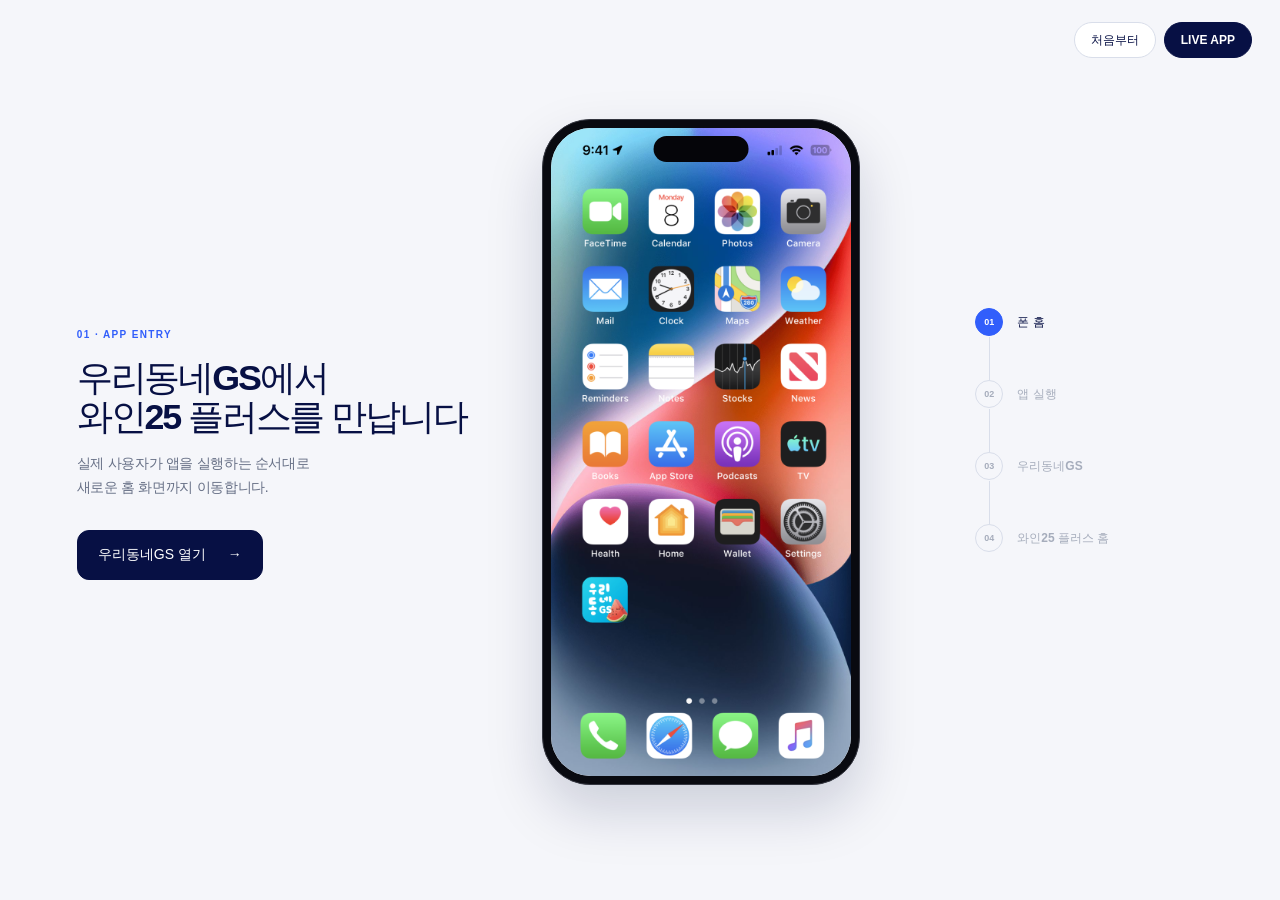
==== commit 38aa952b: "Align artwork controls and simplify presentation flow" ====
--- a/index.html
+++ b/index.html
@@ -4,7 +4,7 @@
     <meta charset="UTF-8" />
     <meta name="viewport" content="width=device-width, initial-scale=1, viewport-fit=cover" />
     <meta name="theme-color" content="#f7f8fc" />
-    <title>WINE25PLUS 모바일 앱 미리보기</title>
+    <title>와인25 플러스 모바일 앱 미리보기</title>
     <link rel="stylesheet" href="./presentation.css?v=20260915b" />
   </head>
   <body style="margin: 0; overflow: hidden">
@@ -18,9 +18,9 @@
       id="w25-imweb-demo"
       data-app-src="./app.html"
       data-mobile-url="https://designskillslabdata.github.io/wine25plus/"
-      aria-label="WINE25PLUS 앱 데모"
+      aria-label="와인25 플러스 앱 데모"
     >
-      <div id="w25-presentation" class="w25-presentation" aria-label="WINE25PLUS 아이디어 플로우 발표">
+      <div id="w25-presentation" class="w25-presentation" aria-label="와인25 플러스 아이디어 플로우 발표">
         <header class="w25-presentation-header">
           <div class="w25-presentation-actions">
             <button type="button" data-presentation-restart>처음부터</button>
@@ -31,7 +31,7 @@
         <section class="w25-presentation-panel w25-presentation-intro is-active" data-presentation-panel="intro">
           <div class="w25-intro-copy">
             <span class="w25-kicker" data-intro-kicker>01 · APP ENTRY</span>
-            <h1 data-intro-title><span class="w25-intro-title-line">우리동네GS에서</span><span class="w25-intro-title-line">WINE25PLUS를 만납니다</span></h1>
+            <h1 data-intro-title><span class="w25-intro-title-line">우리동네GS에서</span><span class="w25-intro-title-line">와인25 플러스를 만납니다</span></h1>
             <p data-intro-description>실제 사용자가 앱을 실행하는 순서대로<br />새로운 홈 화면까지 이동합니다.</p>
             <button class="w25-intro-next" type="button" data-intro-next>우리동네GS 열기 <span>→</span></button>
           </div>
@@ -40,7 +40,7 @@
             <div class="w25-present-phone">
               <div class="w25-present-screen">
                 <img class="w25-intro-image" data-intro-image src="./assets/flow/phone-entry.png" alt="아이폰 홈 화면의 우리동네GS 앱" />
-                <iframe class="w25-intro-app" data-intro-app title="WINE25PLUS 홈 미리보기" tabindex="-1"></iframe>
+                <iframe class="w25-intro-app" data-intro-app title="와인25 플러스 홈 미리보기" tabindex="-1"></iframe>
                 <button class="w25-intro-hotspot" type="button" data-intro-hotspot aria-label="우리동네GS 앱 열기"></button>
               </div>
             </div>
@@ -50,29 +50,14 @@
             <li class="is-active" data-intro-dot="0"><span>01</span>폰 홈</li>
             <li data-intro-dot="1"><span>02</span>앱 실행</li>
             <li data-intro-dot="2"><span>03</span>우리동네GS</li>
-            <li data-intro-dot="3"><span>04</span>WINE25PLUS 홈</li>
+            <li data-intro-dot="3"><span>04</span>와인25 플러스 홈</li>
           </ol>
-        </section>
-
-        <section class="w25-presentation-panel w25-personalize-panel" data-presentation-panel="personalize" aria-label="컬러 유형 테스트 소개">
-          <div class="w25-personalize-copy">
-            <span class="w25-kicker">02 · COLOR TYPE TEST</span>
-            <h1>나의 취향을 찾고<br />앱이 나에게 맞춰집니다</h1>
-            <p>기존 WINE25PLUS 화면에서 컬러 유형 테스트를 시작하고,<br />결과에 따라 콘텐츠와 추천 경험이 개인화됩니다.</p>
-            <button class="w25-intro-next" type="button" data-personalize-next>전체 기능 흐름 보기 <span>→</span></button>
-          </div>
-          <div class="w25-personalize-phone">
-            <iframe data-personalize-app title="컬러 유형 테스트와 취향 플러스 화면"></iframe>
-          </div>
-          <div class="w25-personalize-notes" aria-label="개인화 과정">
-            <span><b>01</b>기존 앱 진입</span><span><b>02</b>컬러 유형 테스트</span><span><b>03</b>취향 맞춤 홈</span>
-          </div>
         </section>
 
         <section class="w25-presentation-panel w25-flow-panel" data-presentation-panel="flow" aria-label="아이디어 연결 플로우">
           <div class="w25-flow-heading">
             <span class="w25-kicker">03 · EXPERIENCE MAP</span>
-            <h1>5개 카테고리의 10개 경험을<br />WINE25PLUS 홈에 연결했습니다</h1>
+            <h1>5개 카테고리의 10개 경험을<br />와인25 플러스 홈에 연결했습니다</h1>
             <p>왼쪽 앱을 조작하거나 오른쪽 화면에 마우스를 올려<br />각 아이디어의 진입 경로를 확인해 보세요.</p>
             <div class="w25-flow-groups" aria-label="아이디어 그룹">
               <button type="button" data-flow-group="explore"><i></i>주류 탐색 <b>4</b></button>
@@ -95,7 +80,7 @@
 
             <div class="w25-flow-phone-column">
               <div class="w25-flow-phone" data-flow-phone>
-                <iframe class="w25-flow-app" data-flow-app title="아이디어 진입점을 확인하는 WINE25PLUS 홈"></iframe>
+                <iframe class="w25-flow-app" data-flow-app title="아이디어 진입점을 확인하는 와인25 플러스 홈"></iframe>
                 <div class="w25-flow-result" data-flow-result hidden>
                   <img data-flow-result-image alt="" />
                   <button type="button" data-flow-result-close>전체 플로우로 돌아가기</button>
@@ -135,7 +120,7 @@
 
       <div class="w25-demo-stage">
         <div class="w25-demo-intro" aria-hidden="true">
-          <span class="w25-demo-eyebrow">WINE25PLUS</span>
+          <span class="w25-demo-eyebrow">와인25 플러스</span>
           <p>모바일 앱<br />인터랙션 데모</p>
         </div>
 
@@ -151,7 +136,7 @@
             <div class="w25-demo-screen">
               <iframe
                 class="w25-demo-app-frame"
-                title="WINE25PLUS 모바일 앱"
+                title="와인25 플러스 모바일 앱"
                 loading="eager"
                 referrerpolicy="no-referrer"
               ></iframe>
@@ -555,6 +540,6 @@
           : w25MobileUrl.replace(/^https?:\/\//, '');
       })();
     </script>
-    <script src="./presentation.js?v=20260916a"></script>
+    <script src="./presentation.js?v=20260917a"></script>
   </body>
 </html>
